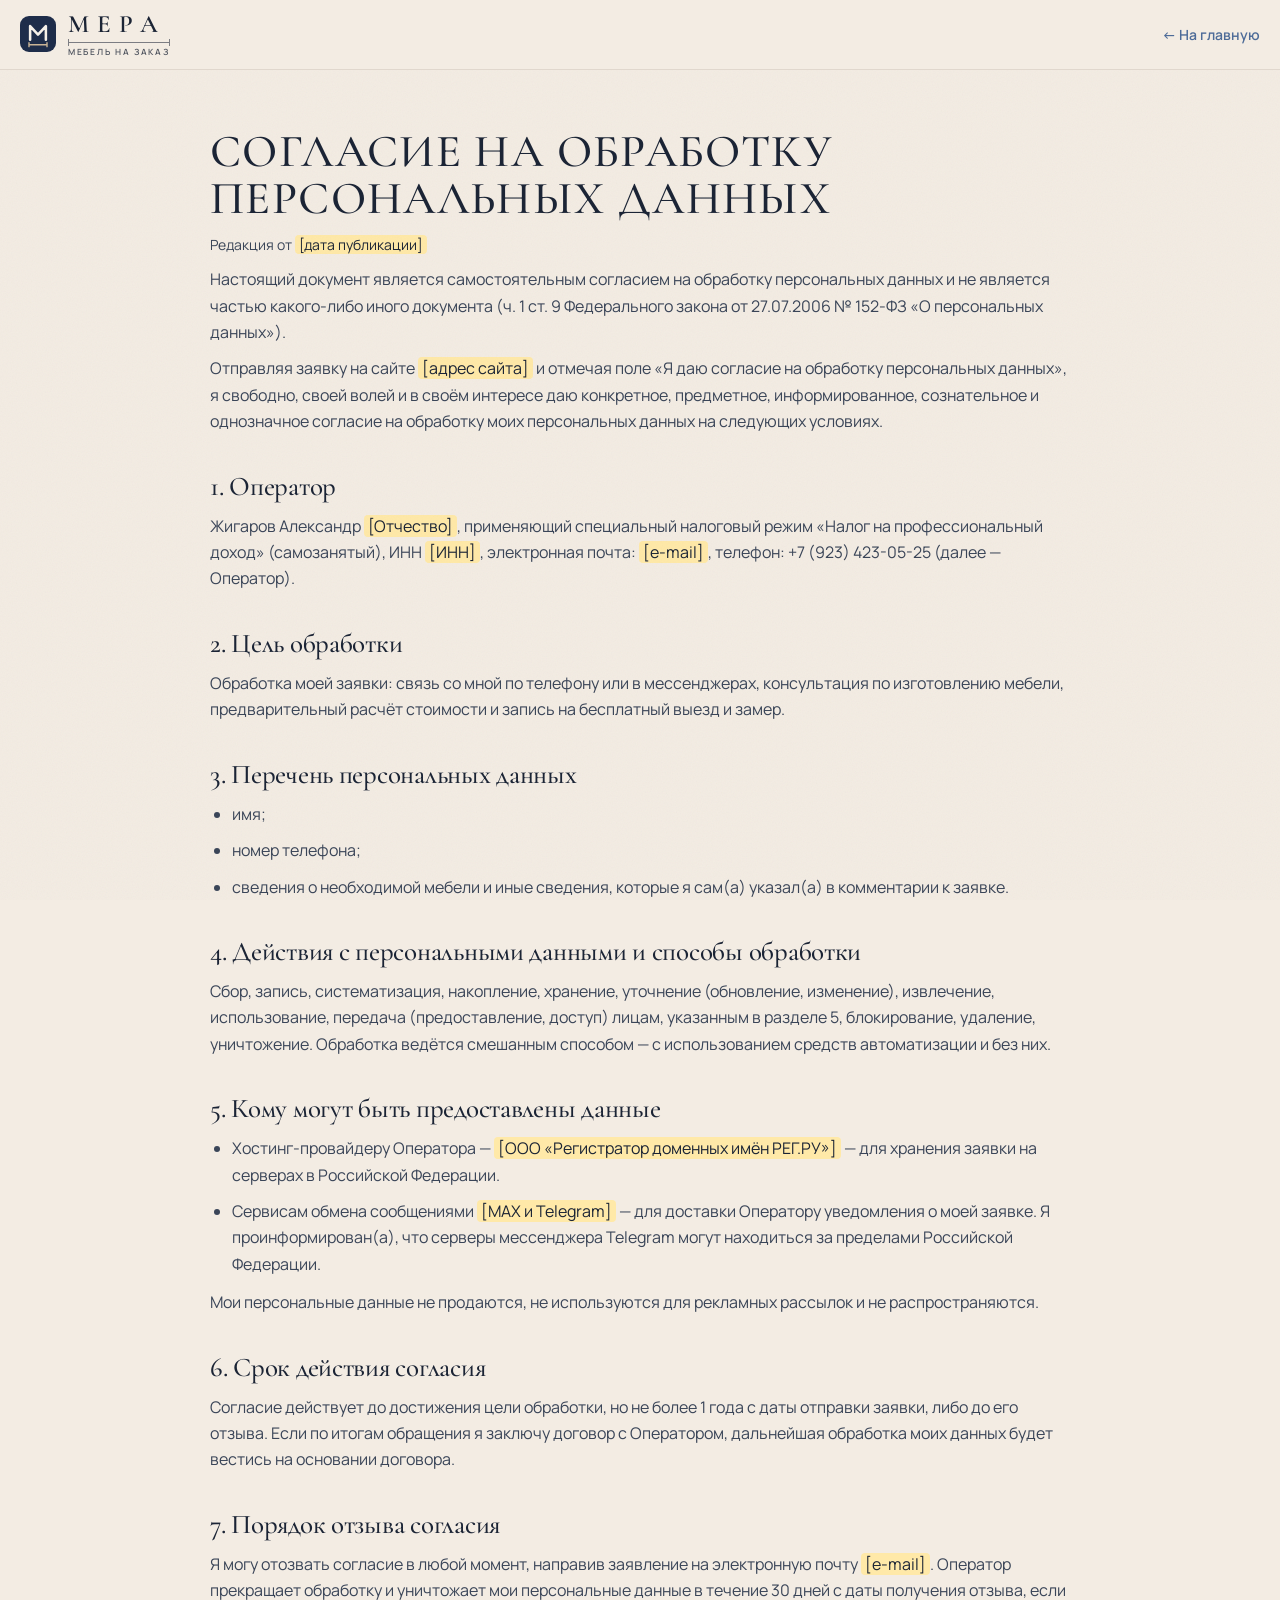
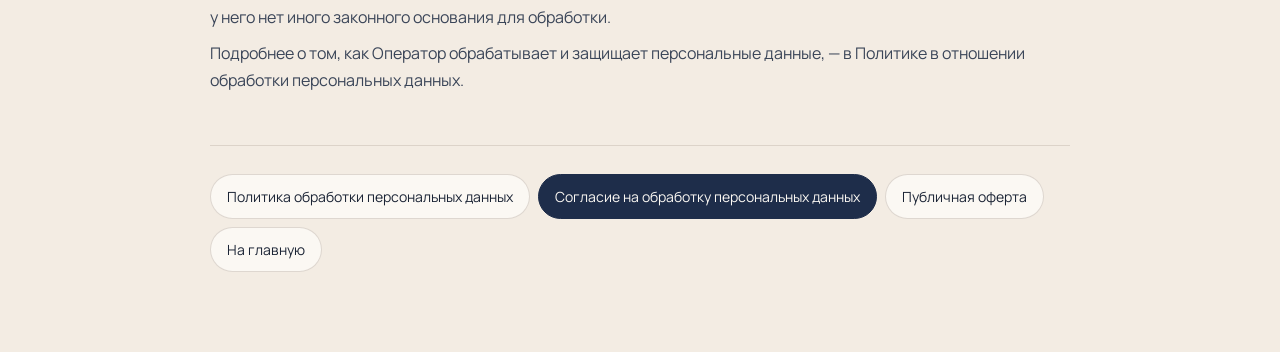
==== consent.html @ 1bc51680 "Юридические документы, телефон и кнопка «Позвонить» - Политика обработки персональных данных, отдель" ====
<!doctype html>
<html lang="ru">
<head>
  <meta charset="utf-8">
  <meta name="viewport" content="width=device-width, initial-scale=1">
  <title>Согласие на обработку персональных данных — МЕРА</title>
  <meta name="description" content="Согласие на обработку персональных данных при отправке заявки на сайте.">
  <link rel="icon" href="img/favicon.svg" type="image/svg+xml">
  <link rel="preconnect" href="https://fonts.googleapis.com">
  <link rel="preconnect" href="https://fonts.gstatic.com" crossorigin>
  <link href="https://fonts.googleapis.com/css2?family=Cormorant+Garamond:wght@500;600&family=Manrope:wght@400;500;600&display=swap" rel="stylesheet">
  <link rel="stylesheet" href="css/style.css">
</head>
<body>
<!--
  ШАБЛОН ДОКУМЕНТА. Всё, что выделено жёлтым (class="fill"), нужно заменить
  реальными данными до запуска сайта и убрать выделение.
  С 01.09.2025 согласие должно быть оформлено отдельно от других документов
  (ч. 1 ст. 9 152-ФЗ в ред. 156-ФЗ), поэтому это отдельная страница.
-->
<header class="doc-top">
  <div class="container">
    <a href="index.html" class="logo" aria-label="МЕРА — на главную">
      <img class="logo__mark" src="img/favicon.svg" alt="">
      <span class="logo__text"><span class="logo__word">МЕРА</span><span class="logo__rule"></span><span class="logo__tag">мебель на заказ</span></span>
    </a>
    <a class="doc-back" href="index.html">← На главную</a>
  </div>
</header>

<main class="doc">
  <div class="container">
    <h1>Согласие на обработку персональных данных</h1>
    <p class="doc__meta">Редакция от <span class="fill">[дата публикации]</span></p>

    <p>Настоящий документ является самостоятельным согласием на обработку персональных данных и не является частью какого-либо иного документа (ч. 1 ст. 9 Федерального закона от 27.07.2006 № 152-ФЗ «О персональных данных»).</p>

    <p>Отправляя заявку на сайте <span class="fill">[адрес сайта]</span> и отмечая поле «Я даю согласие на обработку персональных данных», я свободно, своей волей и в своём интересе даю конкретное, предметное, информированное, сознательное и однозначное согласие на обработку моих персональных данных на следующих условиях.</p>

    <h2>1. Оператор</h2>
    <p>Жигаров Александр <span class="fill">[Отчество]</span>, применяющий специальный налоговый режим «Налог на профессиональный доход» (самозанятый), ИНН <span class="fill">[ИНН]</span>, электронная почта: <span class="fill">[e-mail]</span>, телефон: +7 (923) 423-05-25 (далее — Оператор).</p>

    <h2>2. Цель обработки</h2>
    <p>Обработка моей заявки: связь со мной по телефону или в мессенджерах, консультация по изготовлению мебели, предварительный расчёт стоимости и запись на бесплатный выезд и замер.</p>

    <h2>3. Перечень персональных данных</h2>
    <ul>
      <li>имя;</li>
      <li>номер телефона;</li>
      <li>сведения о необходимой мебели и иные сведения, которые я сам(а) указал(а) в комментарии к заявке.</li>
    </ul>

    <h2>4. Действия с персональными данными и способы обработки</h2>
    <p>Сбор, запись, систематизация, накопление, хранение, уточнение (обновление, изменение), извлечение, использование, передача (предоставление, доступ) лицам, указанным в разделе 5, блокирование, удаление, уничтожение. Обработка ведётся смешанным способом — с использованием средств автоматизации и без них.</p>

    <h2>5. Кому могут быть предоставлены данные</h2>
    <ul>
      <li>Хостинг-провайдеру Оператора — <span class="fill">[ООО «Регистратор доменных имён РЕГ.РУ»]</span> — для хранения заявки на серверах в Российской Федерации.</li>
      <li>Сервисам обмена сообщениями <span class="fill">[MAX и Telegram]</span> — для доставки Оператору уведомления о моей заявке. Я проинформирован(а), что серверы мессенджера Telegram могут находиться за пределами Российской Федерации.</li>
    </ul>
    <p>Мои персональные данные не продаются, не используются для рекламных рассылок и не распространяются.</p>

    <h2>6. Срок действия согласия</h2>
    <p>Согласие действует до достижения цели обработки, но не более 1 года с даты отправки заявки, либо до его отзыва. Если по итогам обращения я заключу договор с Оператором, дальнейшая обработка моих данных будет вестись на основании договора.</p>

    <h2>7. Порядок отзыва согласия</h2>
    <p>Я могу отозвать согласие в любой момент, направив заявление на электронную почту <span class="fill">[e-mail]</span>. Оператор прекращает обработку и уничтожает мои персональные данные в течение 30 дней с даты получения отзыва, если у него нет иного законного основания для обработки.</p>

    <p>Подробнее о том, как Оператор обрабатывает и защищает персональные данные, — в <a href="policy.html">Политике в отношении обработки персональных данных</a>.</p>

    <nav class="doc-nav" aria-label="Документы">
      <a href="policy.html">Политика обработки персональных данных</a>
      <a href="consent.html" aria-current="page">Согласие на обработку персональных данных</a>
      <a href="offer.html">Публичная оферта</a>
      <a href="index.html">На главную</a>
    </nav>
  </div>
</main>
</body>
</html>
---- css/style.css ----
/* =========================================================
   МЕРА — корпусная мебель на заказ
   Палитра: тёплый бежевый + глубокий синий + дерево
   ========================================================= */
:root {
  --bg: #F3ECE3;
  --bg-2: #E8DDD0;
  --shadow-warm: 0 1px 2px rgba(70, 50, 35, .06), 0 24px 50px -30px rgba(70, 50, 35, .35);
  --sand: #DCCBB3;
  --sand-2: #C9B496;
  --wood: #A07E5C;
  --ink: #1B2435;
  --ink-2: #3A4558;
  --muted: #6E7686;
  --navy: #1E2D4A;
  --navy-2: #2A3F66;
  --navy-deep: #141F35;
  --blue: #4D6B98;
  --blue-soft: #B7C5DA;
  --ivory: #FBF8F3;
  --line: rgba(27, 36, 53, .12);
  --radius: 22px;
  --radius-lg: 32px;
  --serif: 'Cormorant Garamond', Georgia, 'Times New Roman', serif;
  --sans: 'Manrope', system-ui, -apple-system, 'Segoe UI', Arial, sans-serif;
  --ease: cubic-bezier(.2, .7, .2, 1);
  --container: 1240px;
  color-scheme: light;
}

*, *::before, *::after { box-sizing: border-box; }
html { scroll-behavior: smooth; scroll-padding-top: 96px; -webkit-text-size-adjust: 100%; }
body {
  margin: 0;
  background: var(--bg);
  color: var(--ink);
  font: 400 16px/1.65 var(--sans);
  overflow-x: hidden;
  -webkit-font-smoothing: antialiased;
}
/* лёгкое «бумажное» зерно поверх страницы — добавляет фактуры и глубины */
body::after {
  content: ""; position: fixed; inset: 0; z-index: 5; pointer-events: none; opacity: .05; mix-blend-mode: multiply;
  background-image: url("data:image/svg+xml,%3Csvg xmlns='http://www.w3.org/2000/svg' width='200' height='200'%3E%3Cfilter id='n'%3E%3CfeTurbulence type='fractalNoise' baseFrequency='.8' numOctaves='3' stitchTiles='stitch'/%3E%3C/filter%3E%3Crect width='100%25' height='100%25' filter='url(%23n)'/%3E%3C/svg%3E");
}
img { max-width: 100%; display: block; }
a { color: inherit; text-decoration: none; }
button { font: inherit; color: inherit; }
h1, h2, h3 { font-family: var(--serif); font-weight: 500; line-height: 1.04; margin: 0; letter-spacing: -.01em; }
p { margin: 0; }
:focus-visible { outline: 2px solid var(--blue); outline-offset: 3px; border-radius: 6px; }
[hidden] { display: none !important; }

.container { width: min(var(--container), 100% - 32px); margin-inline: auto; }
.section { padding: clamp(56px, 6.5vw, 96px) 0; position: relative; }
.eyebrow {
  display: inline-flex; align-items: center; gap: 10px;
  font: 600 12px/1 var(--sans); letter-spacing: .22em; text-transform: uppercase; color: var(--blue);
}
.eyebrow::before { content: ""; width: 28px; height: 1px; background: currentColor; }
/* заголовки разделов — прописные с разрядкой, как в референсе ARTA */
.h2 { font-size: clamp(32px, 4.3vw, 56px); line-height: 1.08; text-transform: uppercase; letter-spacing: .035em; font-weight: 500; }
.h2 em { font-style: italic; color: var(--blue); letter-spacing: .02em; }
.lead { font-size: clamp(16px, 1.4vw, 18px); color: var(--ink-2); max-width: 560px; }
.section-head { display: flex; justify-content: space-between; align-items: end; gap: 24px; margin-bottom: clamp(36px, 5vw, 56px); flex-wrap: wrap; }
.section-head .h2 { margin-top: 18px; }

/* ---------- Кнопки ---------- */
.btn {
  display: inline-flex; align-items: center; justify-content: center; gap: 14px;
  padding: 10px 10px 10px 26px; min-height: 56px; border-radius: 999px; border: 0; cursor: pointer;
  font: 600 15px/1.2 var(--sans); letter-spacing: .01em; white-space: nowrap;
  transition: transform .35s var(--ease), background-color .3s, box-shadow .35s var(--ease), color .3s;
}
.btn:hover { transform: translateY(-2px); }
.btn__arrow {
  width: 36px; height: 36px; border-radius: 50%; display: grid; place-items: center; flex: none;
  transition: transform .35s var(--ease);
}
.btn__arrow svg { width: 16px; height: 16px; }
.btn:hover .btn__arrow { transform: translateX(3px) rotate(-45deg); }
.btn--primary { background: var(--navy); color: var(--ivory); box-shadow: 0 14px 30px -14px rgba(30, 45, 74, .8); }
.btn--primary .btn__arrow { background: rgba(255, 255, 255, .14); }
.btn--primary:hover { background: var(--navy-2); }
.btn--light { background: var(--ivory); color: var(--navy); box-shadow: 0 14px 30px -14px rgba(0, 0, 0, .5); }
.btn--light .btn__arrow { background: var(--navy); color: var(--ivory); }
.btn--ghost { padding: 10px 26px; color: var(--ivory); }
.btn--sm { min-height: 44px; padding: 6px 6px 6px 18px; font-size: 14px; }
.btn--sm .btn__arrow { width: 32px; height: 32px; }

/* ---------- «Жидкое стекло» ---------- */
.glass {
  position: relative;
  isolation: isolate;
  background: linear-gradient(140deg, rgba(255, 255, 255, .24) 0%, rgba(255, 255, 255, .09) 45%, rgba(255, 255, 255, .05) 100%);
  -webkit-backdrop-filter: blur(22px) saturate(170%);
  backdrop-filter: blur(22px) saturate(170%);
  border: 1px solid rgba(255, 255, 255, .28);
  box-shadow:
    inset 0 1px 1px rgba(255, 255, 255, .55),
    inset 0 -12px 24px -14px rgba(255, 255, 255, .22),
    0 20px 44px -22px rgba(8, 16, 32, .55);
  border-radius: var(--radius);
}
/* блик, который «перетекает» за курсором */
.glass::before {
  content: ""; position: absolute; inset: 0; border-radius: inherit; pointer-events: none; z-index: -1;
  background: radial-gradient(240px circle at var(--mx, 20%) var(--my, 0%), rgba(255, 255, 255, .30), transparent 65%);
  transition: opacity .4s;
}
/* световая кромка */
.glass::after {
  content: ""; position: absolute; inset: 0; border-radius: inherit; pointer-events: none; padding: 1px;
  background: linear-gradient(135deg, rgba(255, 255, 255, .85), rgba(255, 255, 255, 0) 38%, rgba(255, 255, 255, 0) 62%, rgba(255, 255, 255, .5));
  -webkit-mask: linear-gradient(#000 0 0) content-box, linear-gradient(#000 0 0);
  -webkit-mask-composite: xor;
  mask: linear-gradient(#000 0 0) content-box exclude, linear-gradient(#000 0 0);
}
.glass--light {
  background: linear-gradient(140deg, rgba(255, 255, 255, .72), rgba(255, 255, 255, .42));
  border-color: rgba(255, 255, 255, .8);
  box-shadow: inset 0 1px 1px rgba(255, 255, 255, .9), 0 24px 50px -28px rgba(30, 45, 74, .45);
}
.glass--light::before { background: radial-gradient(260px circle at var(--mx, 20%) var(--my, 0%), rgba(255, 255, 255, .8), transparent 65%); }

/* плавающие цветные пятна под стеклом */
.blobs { position: absolute; inset: 0; overflow: hidden; pointer-events: none; z-index: 0; }
.blob { position: absolute; border-radius: 50%; filter: blur(70px); opacity: .6; animation: blob 22s ease-in-out infinite alternate; }
.blob--a { width: 560px; height: 560px; background: #4D6B98; top: -160px; left: -140px; }
.blob--b { width: 460px; height: 460px; background: #C9B496; bottom: -180px; right: 4%; animation-delay: -7s; opacity: .45; }
.blob--c { width: 320px; height: 320px; background: #8FA5C7; top: 38%; left: 46%; animation-delay: -13s; opacity: .4; }
@keyframes blob {
  0% { transform: translate(0, 0) scale(1); }
  50% { transform: translate(70px, 40px) scale(1.12); }
  100% { transform: translate(-50px, 90px) scale(.94); }
}

/* ---------- Логотип ---------- */
.logo { display: inline-flex; align-items: center; gap: 12px; line-height: 1; }
.logo__mark { width: 40px; height: 40px; flex: none; }
.logo__text { display: grid; gap: 5px; }
.logo__word { font: 600 25px/1 var(--serif); letter-spacing: .32em; margin-right: -.32em; }
.logo__rule { position: relative; height: 1px; background: currentColor; opacity: .55; }
.logo__rule::before, .logo__rule::after { content: ""; position: absolute; top: -3px; width: 1px; height: 7px; background: currentColor; }
.logo__rule::before { left: 0; }
.logo__rule::after { right: 0; }
.logo__tag { font: 600 8.5px/1 var(--sans); letter-spacing: .2em; text-transform: uppercase; opacity: .75; }

/* ---------- Шапка ---------- */
.header { position: fixed; top: 14px; left: 0; right: 0; z-index: 60; transition: transform .5s var(--ease); }
.header.is-hidden { transform: translateY(-130%); }
.header__bar {
  width: min(var(--container), 100% - 24px); margin: 0 auto;
  display: flex; align-items: center; gap: 20px;
  padding: 9px 9px 9px 22px; border-radius: 999px; color: var(--ivory);
  transition: background-color .4s, color .4s, box-shadow .4s, border-color .4s;
}
.header.is-scrolled .header__bar {
  color: var(--ink);
  background: linear-gradient(140deg, rgba(251, 248, 243, .82), rgba(251, 248, 243, .62));
  border-color: rgba(255, 255, 255, .9);
}
.nav { display: flex; gap: 4px; margin-left: auto; }
.nav a { padding: 10px 14px; border-radius: 999px; font-size: 14px; font-weight: 500; opacity: .88; transition: background-color .3s, opacity .3s; }
.nav a:hover { opacity: 1; background: rgba(255, 255, 255, .14); }
.header.is-scrolled .nav a:hover { background: rgba(30, 45, 74, .07); }
.header__actions { display: flex; align-items: center; gap: 8px; }
.header__phone { font-weight: 600; font-size: 14px; padding: 0 8px; white-space: nowrap; }
.icon-btn {
  width: 44px; height: 44px; border-radius: 50%; display: grid; place-items: center; flex: none;
  background: rgba(255, 255, 255, .14); border: 1px solid rgba(255, 255, 255, .25);
  transition: background-color .3s, transform .3s var(--ease);
}
.icon-btn:hover { transform: translateY(-2px); background: rgba(255, 255, 255, .26); }
.icon-btn svg { width: 19px; height: 19px; }
.icon-btn--max { font: 800 11px/1 var(--sans); letter-spacing: .02em; }
.header.is-scrolled .icon-btn { background: rgba(30, 45, 74, .07); border-color: rgba(30, 45, 74, .1); }
.header.is-scrolled .btn--light { background: var(--navy); color: var(--ivory); }
.header.is-scrolled .btn--light .btn__arrow { background: rgba(255, 255, 255, .14); }
.burger { display: none; width: 44px; height: 44px; border-radius: 50%; border: 0; background: rgba(255, 255, 255, .14); cursor: pointer; position: relative; }
.header.is-scrolled .burger { background: rgba(30, 45, 74, .08); }
.burger span { position: absolute; left: 13px; right: 13px; height: 1.5px; background: currentColor; transition: transform .35s var(--ease), opacity .3s; }
.burger span:nth-child(1) { top: 17px; }
.burger span:nth-child(2) { top: 26px; }
.menu-open .burger span:nth-child(1) { transform: translateY(4.5px) rotate(45deg); }
.menu-open .burger span:nth-child(2) { transform: translateY(-4.5px) rotate(-45deg); }

.mobile-menu {
  position: fixed; inset: 0; z-index: 55; padding: 110px 24px 32px;
  background: rgba(20, 31, 53, .72); color: var(--ivory);
  -webkit-backdrop-filter: blur(26px) saturate(160%); backdrop-filter: blur(26px) saturate(160%);
  display: flex; flex-direction: column; gap: 6px;
  opacity: 0; visibility: hidden; transition: opacity .4s, visibility .4s;
}
.menu-open .mobile-menu { opacity: 1; visibility: visible; }
.menu-open .header__bar { color: var(--ivory); background: transparent; border-color: transparent; box-shadow: none; }
.mobile-menu a.mobile-menu__link { font: 500 34px/1.25 var(--serif); padding: 6px 0; border-bottom: 1px solid rgba(255, 255, 255, .1); }
.mobile-menu__bottom { margin-top: auto; display: grid; gap: 14px; }
.mobile-menu__msg { display: flex; flex-wrap: wrap; gap: 10px; }
.mobile-menu__msg a { flex: 1; justify-content: center; }
.mobile-menu__msg a[data-phone] { flex-basis: 100%; }

/* ---------- Первый экран ---------- */
.hero { position: relative; min-height: 100vh; min-height: 100svh; display: flex; align-items: flex-end; color: var(--ivory); overflow: hidden; background: var(--navy-deep); }
.hero__media { position: absolute; inset: 0; }
.hero__img { width: 100%; height: 100%; object-fit: cover; object-position: 60% 50%; transform: scale(1.08); animation: heroZoom 18s var(--ease) forwards; }
@keyframes heroZoom { to { transform: scale(1); } }
.hero__shade {
  position: absolute; inset: 0;
  background:
    linear-gradient(90deg, rgba(14, 22, 40, .78) 0%, rgba(14, 22, 40, .45) 42%, rgba(14, 22, 40, .05) 75%),
    linear-gradient(0deg, rgba(14, 22, 40, .75) 0%, rgba(14, 22, 40, 0) 45%),
    linear-gradient(180deg, rgba(14, 22, 40, .45) 0%, rgba(14, 22, 40, 0) 22%);
}
.hero__inner { position: relative; z-index: 2; padding: 150px 0 40px; display: grid; gap: 48px; }
.hero__content { max-width: 720px; }
.chip { display: inline-flex; align-items: center; gap: 10px; padding: 10px 18px; border-radius: 999px; font-size: 13px; font-weight: 500; letter-spacing: .02em; }
.chip__dot { width: 8px; height: 8px; border-radius: 50%; background: #9FD4A8; box-shadow: 0 0 0 4px rgba(159, 212, 168, .25); }
.hero__title { font-size: clamp(54px, 8.4vw, 118px); line-height: .95; margin: 26px 0 24px; letter-spacing: -.02em; }
.hero__title em { font-style: italic; color: #D9C6A8; }
.hero__lead { font-size: clamp(16px, 1.5vw, 19px); max-width: 540px; opacity: .9; }
.hero__actions { display: flex; flex-wrap: wrap; gap: 12px; margin-top: 34px; }
.hero__stats { display: grid; grid-template-columns: repeat(4, 1fr); padding: 6px; border-radius: 28px; max-width: 920px; }
.stat { padding: 18px 22px; position: relative; }
.stat + .stat::before { content: ""; position: absolute; left: 0; top: 22%; bottom: 22%; width: 1px; background: rgba(255, 255, 255, .22); }
.stat b { display: block; font: 300 clamp(28px, 2.9vw, 38px)/1 var(--sans); letter-spacing: -.035em; white-space: nowrap; }
.stat > span { display: block; margin-top: 8px; font-size: 13px; opacity: .8; line-height: 1.35; }
.hero__scroll { position: absolute; right: max(16px, calc((100vw - var(--container)) / 2)); bottom: 46px; z-index: 2; display: grid; justify-items: center; gap: 12px; font-size: 11px; letter-spacing: .25em; text-transform: uppercase; writing-mode: vertical-rl; opacity: .75; }
.hero__scroll::after { content: ""; width: 1px; height: 56px; background: linear-gradient(currentColor, transparent); animation: scrollLine 2.2s ease-in-out infinite; transform-origin: top; }
@keyframes scrollLine { 0% { transform: scaleY(0); } 50% { transform: scaleY(1); } 100% { transform: scaleY(1); opacity: 0; } }

/* ---------- Бегущая строка ---------- */
.marquee { background: var(--navy); color: var(--ivory); overflow: hidden; padding: 22px 0; border-block: 1px solid rgba(255, 255, 255, .06); }
.marquee__track { display: flex; width: max-content; animation: marquee 38s linear infinite; }
.marquee:hover .marquee__track { animation-play-state: paused; }
.marquee__group { display: flex; align-items: center; flex: none; }
.marquee__item { font: italic 500 clamp(24px, 2.6vw, 34px)/1 var(--serif); padding: 0 28px; white-space: nowrap; }
.marquee__star { color: var(--sand-2); font-size: 18px; }
@keyframes marquee { to { transform: translateX(-50%); } }

/* ---------- О нас ---------- */
.about { background: radial-gradient(900px 520px at 85% 45%, rgba(255, 255, 255, .7), transparent 62%), var(--bg); }
.about__intro { display: grid; grid-template-columns: 1.1fr 1fr; gap: clamp(32px, 6vw, 90px); align-items: start; margin-bottom: clamp(40px, 5vw, 64px); }
.about__head .h2 { margin-top: 20px; }
.about__text { padding-left: clamp(24px, 4vw, 56px); border-left: 1px solid rgba(90, 70, 54, .2); margin-top: 38px; }
.about__text .lead + .lead { margin-top: 16px; }

.about__banner {
  position: relative; border-radius: var(--radius-lg); overflow: hidden;
  height: clamp(480px, 46vw, 620px);
  box-shadow: 0 2px 4px rgba(70, 50, 35, .08), 0 30px 60px -36px rgba(70, 50, 35, .5);
}
.about__img { position: absolute; inset: 0; width: 100%; height: 100%; object-fit: cover; object-position: 50% 45%; transition: transform 1.6s var(--ease); }
.about__banner:hover .about__img { transform: scale(1.03); }
.about__banner::after { content: ""; position: absolute; inset: 0; pointer-events: none; background: linear-gradient(0deg, rgba(28, 20, 12, .55) 0%, rgba(28, 20, 12, .12) 38%, rgba(28, 20, 12, 0) 60%); }
.about__plaques { position: absolute; left: 22px; right: 22px; bottom: 22px; z-index: 2; display: grid; grid-template-columns: repeat(4, 1fr); gap: 14px; }

/* «Матовое стекло»: сильное размытие, без глянцевых бликов, с лёгким зерном */
.frost {
  position: relative; isolation: isolate; overflow: hidden;
  background: linear-gradient(160deg, rgba(255, 255, 255, .26) 0%, rgba(255, 255, 255, .10) 100%);
  -webkit-backdrop-filter: blur(26px) saturate(125%);
  backdrop-filter: blur(26px) saturate(125%);
  border: 1px solid rgba(255, 255, 255, .3);
  box-shadow: inset 0 1px 0 rgba(255, 255, 255, .35), 0 24px 44px -26px rgba(20, 14, 8, .7);
  border-radius: 22px; color: var(--ivory);
}
.frost::before {
  content: ""; position: absolute; inset: 0; z-index: -1; pointer-events: none; opacity: .35; mix-blend-mode: overlay;
  background-image: url("data:image/svg+xml,%3Csvg xmlns='http://www.w3.org/2000/svg' width='160' height='160'%3E%3Cfilter id='n'%3E%3CfeTurbulence type='fractalNoise' baseFrequency='.85' numOctaves='2' stitchTiles='stitch'/%3E%3CfeColorMatrix values='0 0 0 0 1 0 0 0 0 1 0 0 0 0 1 0 0 0 .6 0'/%3E%3C/filter%3E%3Crect width='100%25' height='100%25' filter='url(%23n)'/%3E%3C/svg%3E");
}
.plaque { padding: 20px 22px 22px; transition: transform .5s var(--ease), background-color .4s; }
.plaque:hover { transform: translateY(-4px); }
.plaque__num { display: flex; align-items: center; gap: 10px; font: 500 12px/1 var(--sans); letter-spacing: .18em; opacity: .8; }
.plaque__num::after { content: ""; width: 28px; height: 1px; background: currentColor; opacity: .7; }
.plaque h3 { font-size: 32px; font-weight: 500; margin-top: 22px; letter-spacing: .01em; }
.plaque p { margin-top: 6px; font-size: 14px; line-height: 1.45; opacity: .88; }

/* ---------- Слайдер ---------- */
.slider { position: relative; }
.slider__track {
  display: flex; gap: 20px; overflow-x: auto; scroll-snap-type: x mandatory; scroll-behavior: smooth;
  padding: 6px max(16px, calc((100vw - var(--container)) / 2)) 28px;
  scroll-padding-inline: max(16px, calc((100vw - var(--container)) / 2));
  scrollbar-width: none; cursor: grab;
}
.slider__track::-webkit-scrollbar { display: none; }
.slider__track.is-drag { cursor: grabbing; scroll-snap-type: none; scroll-behavior: auto; }
.slider__track img { -webkit-user-drag: none; user-select: none; }
.slider-nav { display: flex; gap: 10px; }
.round-btn {
  width: 56px; height: 56px; border-radius: 50%; border: 1px solid var(--line); background: var(--ivory); cursor: pointer;
  display: grid; place-items: center; transition: background-color .3s, color .3s, transform .3s var(--ease), opacity .3s;
}
.round-btn svg { width: 20px; height: 20px; }
.round-btn:hover:not(:disabled) { background: var(--navy); color: var(--ivory); transform: translateY(-2px); }
.round-btn:disabled { opacity: .35; cursor: default; }

/* ---------- Что делаем ---------- */
/* песочные полосы плавно перетекают из основного фона — без резких швов на стыках */
.services, .process {
  background:
    radial-gradient(800px 420px at 12% 50%, rgba(255, 255, 255, .4), transparent 65%),
    linear-gradient(180deg, var(--bg) 0%, #E8DDCF 22%, #E3D6C6 78%, var(--bg) 100%);
}
.services { overflow: hidden; }
.service {
  position: relative; flex: none; width: clamp(270px, 28vw, 360px); aspect-ratio: 3 / 4.2;
  border-radius: var(--radius-lg); overflow: hidden; scroll-snap-align: start; color: var(--ivory);
  box-shadow: 0 30px 60px -36px rgba(30, 45, 74, .6);
}
.service img { width: 100%; height: 100%; object-fit: cover; transition: transform 1s var(--ease); }
.service::after { content: ""; position: absolute; inset: 0; background: linear-gradient(0deg, rgba(14, 22, 40, .6), rgba(14, 22, 40, 0) 55%); pointer-events: none; }
.service:hover img { transform: scale(1.06); }
.service__num { position: absolute; top: 18px; left: 18px; z-index: 2; padding: 7px 13px; border-radius: 999px; font-size: 12px; font-weight: 600; letter-spacing: .08em; }
.service__body { position: absolute; left: 12px; right: 12px; bottom: 12px; z-index: 2; padding: 18px 64px 18px 20px; border-radius: 20px; }
.service__body h3 { font-size: 28px; }
.service__body p { font-size: 13.5px; line-height: 1.45; margin-top: 6px; opacity: .88; }
.service__go { position: absolute; right: 14px; top: 50%; transform: translateY(-50%); width: 40px; height: 40px; border-radius: 50%; background: var(--ivory); color: var(--navy); display: grid; place-items: center; transition: transform .35s var(--ease); }
.service__go svg { width: 16px; height: 16px; }
.service:hover .service__go { transform: translateY(-50%) rotate(-45deg); }
.services__more { display: flex; flex-wrap: wrap; align-items: center; gap: 10px; margin-top: 12px; color: var(--ink-2); font-size: 15px; }
.tag { padding: 8px 16px; border-radius: 999px; background: var(--ivory); border: 1px solid var(--line); font-size: 14px; }

/* ---------- Почему мы ---------- */
.why { background: var(--navy); color: var(--ivory); overflow: hidden; }
.why .container { position: relative; z-index: 1; }
.why .eyebrow { color: var(--sand-2); }
.why .h2 em { color: #D9C6A8; }
.why .lead { color: rgba(251, 248, 243, .75); max-width: none; }
.why .section-head { flex-direction: column; align-items: flex-start; gap: 16px; }
.why__grid { display: grid; grid-template-columns: repeat(3, 1fr); gap: 18px; }
/* subgrid: иконка, заголовок и текст стоят на одной высоте во всех карточках ряда */
.why-card { padding: 30px 28px 32px; display: grid; grid-row: span 3; grid-template-rows: subgrid; row-gap: 0; align-content: start; }
.why-card__icon { width: 54px; height: 54px; border-radius: 16px; display: grid; place-items: center; background: rgba(255, 255, 255, .12); border: 1px solid rgba(255, 255, 255, .2); }
.why-card__icon svg { width: 24px; height: 24px; }
.why-card h3 { font-size: 30px; margin-top: 30px; align-self: end; }
.why-card p { margin-top: 10px; font-size: 15px; line-height: 1.55; color: rgba(251, 248, 243, .78); }

/* ---------- Работы ---------- */
.filters { display: flex; flex-wrap: wrap; gap: 8px; }
.filter {
  padding: 12px 20px; border-radius: 999px; border: 1px solid var(--line); background: transparent; cursor: pointer;
  font-size: 14px; font-weight: 500; transition: background-color .3s, color .3s, border-color .3s;
}
.filter:hover { border-color: var(--navy); }
.filter.is-active { background: var(--navy); color: var(--ivory); border-color: var(--navy); }
/* Ровная сетка из одинаковых плиток. Высота ряда считается от ширины колонки,
   а горизонтальные фото при нехватке плиток растягиваются на 2 колонки (см. main.js) */
.works .container { container-type: inline-size; }
.works__grid {
  --cols: 4; --gap: 16px; --ratio: 1.2;
  display: grid;
  grid-template-columns: repeat(var(--cols), 1fr);
  grid-auto-rows: 340px;
  grid-auto-rows: calc((100cqw - (var(--cols) - 1) * var(--gap)) / var(--cols) * var(--ratio));
  grid-auto-flow: dense;
  gap: var(--gap);
}
.work { position: relative; margin: 0; border-radius: var(--radius); overflow: hidden; background: var(--bg-2); }
.work.is-wide { grid-column: span 2; }
.work__btn { position: absolute; inset: 0; display: block; width: 100%; height: 100%; padding: 0; border: 0; background: none; cursor: zoom-in; }
.work__btn img { width: 100%; height: 100%; object-fit: cover; transition: transform 1s var(--ease); }
.work:hover .work__btn img { transform: scale(1.05); }
.work__cap {
  position: absolute; left: 10px; right: 10px; bottom: 10px; padding: 12px 16px; border-radius: 16px;
  color: var(--ivory); font-size: 14px; font-weight: 500; line-height: 1.35; pointer-events: none;
  opacity: 0; transform: translateY(10px); transition: opacity .4s, transform .4s var(--ease);
}
.work__cap small { display: block; font-size: 11px; letter-spacing: .14em; text-transform: uppercase; opacity: .75; margin-bottom: 3px; }
.work:hover .work__cap, .work__btn:focus-visible + .work__cap { opacity: 1; transform: none; }
.works__note { margin-top: 18px; color: var(--muted); font-size: 14px; }

/* лайтбокс */
.lightbox { padding: 0; border: 0; background: transparent; max-width: 100vw; max-height: 100vh; width: 100vw; height: 100vh; color: var(--ivory); }
.lightbox::backdrop { background: rgba(10, 16, 30, .9); -webkit-backdrop-filter: blur(10px); backdrop-filter: blur(10px); }
.lightbox[open] { display: grid; place-items: center; animation: fadeIn .3s ease; }
@keyframes fadeIn { from { opacity: 0; } }
.lightbox__fig { margin: 0; display: grid; justify-items: center; gap: 14px; padding: 70px 80px 30px; max-width: 100%; }
.lightbox__img { max-width: min(1200px, 100%); max-height: calc(100vh - 160px); border-radius: 18px; object-fit: contain; }
.lightbox__cap { display: flex; gap: 16px; align-items: center; font-size: 15px; }
.lightbox__cap span { opacity: .6; font-variant-numeric: tabular-nums; }
.lightbox__btn { position: fixed; z-index: 2; color: var(--ivory); border: 1px solid rgba(255, 255, 255, .25); background: rgba(255, 255, 255, .08); width: 56px; height: 56px; border-radius: 50%; cursor: pointer; display: grid; place-items: center; }
.lightbox__btn svg { width: 22px; height: 22px; }
.lightbox__btn:hover { background: rgba(255, 255, 255, .2); }
.lightbox__close { top: 18px; right: 18px; }
.lightbox__prev { left: 18px; top: 50%; transform: translateY(-50%); }
.lightbox__next { right: 18px; top: 50%; transform: translateY(-50%); }

/* ---------- Этапы ---------- */
.process { overflow: hidden; }
.works, .faq { background: radial-gradient(900px 500px at 90% 45%, rgba(255, 255, 255, .6), transparent 62%), var(--bg); }
.process .blob--a { background: var(--blue-soft); opacity: .5; }
.process .blob--b { background: var(--sand); opacity: .7; }
.process .container { position: relative; z-index: 1; }
.steps { list-style: none; margin: 0; padding: 0; display: grid; grid-template-columns: repeat(3, 1fr); gap: 18px; counter-reset: step; }
.step { padding: 28px 28px 30px; display: grid; grid-row: span 3; grid-template-rows: subgrid; row-gap: 0; align-content: start; }
.step__top { display: flex; align-items: center; justify-content: space-between; }
.step h3 { align-self: end; }
.step__num { font: 200 50px/1 var(--sans); letter-spacing: -.04em; color: var(--blue); }
.step__who { font-size: 11px; font-weight: 600; letter-spacing: .14em; text-transform: uppercase; color: var(--muted); padding: 6px 12px; border: 1px solid var(--line); border-radius: 999px; }
.step h3 { font-size: 28px; margin-top: 26px; }
.step p { margin-top: 8px; color: var(--ink-2); font-size: 15px; line-height: 1.55; }
.step--final { background: var(--navy); color: var(--ivory); border-color: transparent; }
.step--final .step__num { color: #D9C6A8; }
.step--final p { color: rgba(251, 248, 243, .8); }
.step--final .step__who { color: var(--ivory); border-color: rgba(255, 255, 255, .3); }

/* ---------- Отзывы ---------- */
.review { flex: none; width: clamp(260px, 26vw, 340px); scroll-snap-align: start; border-radius: var(--radius); overflow: hidden; background: var(--ivory); border: 1px solid var(--line); padding: 10px; }
.review img { width: 100%; height: auto; border-radius: 14px; }

/* ---------- Вопросы ---------- */
.faq__grid { display: grid; grid-template-columns: .8fr 1.2fr; gap: clamp(40px, 6vw, 90px); align-items: start; }
.faq__aside { position: sticky; top: 120px; }
.faq__aside .h2 { margin: 18px 0 22px; }
.faq__aside .btn { margin-top: 30px; }
.faq__list { display: grid; gap: 12px; }
.qa { border-radius: var(--radius); background: linear-gradient(180deg, #FCF9F5, #F8F2EA); border: 1px solid rgba(90, 70, 54, .1); box-shadow: var(--shadow-warm); transition: box-shadow .4s, border-color .4s; }
.qa[open] { box-shadow: 0 2px 4px rgba(70, 50, 35, .06), 0 34px 60px -30px rgba(70, 50, 35, .45); border-color: transparent; }
.qa summary { list-style: none; cursor: pointer; display: flex; justify-content: space-between; align-items: center; gap: 20px; padding: 22px 24px; font: 500 22px/1.25 var(--serif); }
.qa summary::-webkit-details-marker { display: none; }
.qa__icon { width: 36px; height: 36px; flex: none; border-radius: 50%; background: var(--bg-2); position: relative; transition: background-color .3s, transform .4s var(--ease); }
.qa__icon::before, .qa__icon::after { content: ""; position: absolute; left: 50%; top: 50%; width: 12px; height: 1.5px; background: currentColor; transform: translate(-50%, -50%); }
.qa__icon::after { transform: translate(-50%, -50%) rotate(90deg); transition: transform .4s var(--ease); }
.qa[open] .qa__icon { background: var(--navy); color: var(--ivory); transform: rotate(180deg); }
.qa[open] .qa__icon::after { transform: translate(-50%, -50%) rotate(0); }
.qa__body { padding: 0 24px 24px; color: var(--ink-2); max-width: 640px; }

/* ---------- Контакты и форма ---------- */
.contact { background: var(--navy-deep); color: var(--ivory); overflow: hidden; }
.contact__bg { position: absolute; inset: 0; z-index: 0; }
.contact__bg img { width: 100%; height: 100%; object-fit: cover; opacity: .22; filter: saturate(.8); }
.contact__bg::after { content: ""; position: absolute; inset: 0; background: linear-gradient(110deg, rgba(20, 31, 53, .96) 20%, rgba(20, 31, 53, .7)); }
.contact .blobs { z-index: 0; }
.contact .container { position: relative; z-index: 1; }
.contact__grid { display: grid; grid-template-columns: 1fr 1fr; gap: clamp(40px, 6vw, 90px); align-items: center; }
.contact .eyebrow { color: var(--sand-2); }
.contact .h2 { margin: 18px 0 22px; }
.contact .h2 em { color: #D9C6A8; }
.contact .lead { color: rgba(251, 248, 243, .78); }
.contact__list { list-style: none; padding: 0; margin: 36px 0 0; display: grid; gap: 18px; }
.contact__list li { display: flex; gap: 16px; align-items: center; }
.contact__list .icon-btn { width: 48px; height: 48px; }
.contact__list small { display: block; font-size: 12px; letter-spacing: .14em; text-transform: uppercase; opacity: .6; }
.contact__list b { font-weight: 500; font-size: 17px; }
.messengers { display: flex; flex-wrap: wrap; gap: 10px; margin-top: 30px; }
.msg-btn { display: inline-flex; align-items: center; gap: 10px; padding: 14px 22px; border-radius: 999px; font-weight: 600; font-size: 15px; transition: transform .3s var(--ease), background-color .3s; }
.msg-btn:hover { transform: translateY(-2px); }
.msg-btn svg { width: 20px; height: 20px; }
.msg-btn b { font-weight: 800; letter-spacing: .02em; }

.form { padding: clamp(26px, 3.4vw, 40px); border-radius: var(--radius-lg); }
.form h3 { font-size: 34px; }
.form > p { margin-top: 6px; font-size: 14px; opacity: .75; }
.field { display: grid; gap: 8px; margin-top: 18px; }
.field > label, .field__label { font-size: 12px; letter-spacing: .14em; text-transform: uppercase; opacity: .7; }
.input {
  width: 100%; padding: 16px 18px; border-radius: 16px; border: 1px solid rgba(255, 255, 255, .22);
  background: rgba(255, 255, 255, .08); color: var(--ivory); font: 500 16px/1.3 var(--sans);
  transition: border-color .3s, background-color .3s;
}
.input::placeholder { color: rgba(251, 248, 243, .45); }
.input:focus { outline: none; border-color: var(--sand-2); background: rgba(255, 255, 255, .13); }
.input.is-error { border-color: #F2A3A3; }
textarea.input { resize: vertical; min-height: 92px; }
.checks { display: flex; flex-wrap: wrap; gap: 8px; }
.check-chip input { position: absolute; opacity: 0; pointer-events: none; }
.check-chip span { display: inline-block; padding: 10px 16px; border-radius: 999px; border: 1px solid rgba(255, 255, 255, .22); font-size: 14px; cursor: pointer; transition: background-color .25s, color .25s, border-color .25s; user-select: none; }
.check-chip input:checked + span { background: var(--ivory); color: var(--navy); border-color: var(--ivory); }
.check-chip input:focus-visible + span { outline: 2px solid var(--sand-2); outline-offset: 2px; }
.consent { display: flex; gap: 12px; align-items: flex-start; margin-top: 20px; font-size: 13px; line-height: 1.45; opacity: .85; cursor: pointer; }
.consent input { width: 18px; height: 18px; margin: 1px 0 0; flex: none; accent-color: var(--sand-2); }
.consent a { text-decoration: underline; text-underline-offset: 3px; }
.consent.is-error { color: #F2A3A3; }
.form__docs { margin: 8px 0 0 30px; font-size: 12.5px; line-height: 1.45; opacity: .65; }
.form__docs a { text-decoration: underline; text-underline-offset: 3px; }
.form .btn { width: 100%; margin-top: 22px; justify-content: space-between; }
.form .btn:disabled { opacity: .6; cursor: wait; transform: none; }
.hp { position: absolute; left: -9999px; width: 1px; height: 1px; overflow: hidden; }
.form__status { margin-top: 16px; font-size: 14px; line-height: 1.5; }
.form__status.is-ok { color: #BFE6C6; }
.form__status.is-err { color: #F6C2A6; }
.form__status a { text-decoration: underline; text-underline-offset: 3px; font-weight: 600; }

/* ---------- Подвал ---------- */
.footer { background: var(--navy-deep); color: rgba(251, 248, 243, .8); padding: 64px 0 100px; /* снизу место под плавающие кнопки */ border-top: 1px solid rgba(255, 255, 255, .07); }
.footer__grid { display: grid; grid-template-columns: 1.4fr 1fr 1fr; gap: 40px; }
.footer .logo { color: var(--ivory); }
.footer__about { margin-top: 18px; max-width: 360px; font-size: 14px; opacity: .75; }
.footer h4 { margin: 0 0 14px; font-size: 12px; letter-spacing: .16em; text-transform: uppercase; color: var(--sand-2); font-weight: 600; }
.footer ul { list-style: none; margin: 0; padding: 0; display: grid; gap: 10px; font-size: 15px; }
.footer a:hover { color: var(--ivory); }
.footer__bottom { margin-top: 54px; padding-top: 24px; border-top: 1px solid rgba(255, 255, 255, .08); display: flex; justify-content: space-between; flex-wrap: wrap; gap: 12px; font-size: 13px; opacity: .6; }

.footer__docs { display: flex; flex-wrap: wrap; gap: 6px 20px; }
.footer__docs a { text-decoration: underline; text-underline-offset: 3px; text-decoration-color: rgba(255, 255, 255, .3); }

/* ---------- Юридические страницы (политика, согласие, оферта) ---------- */
.doc-top { position: sticky; top: 0; z-index: 20; background: rgba(243, 236, 227, .88); -webkit-backdrop-filter: blur(14px); backdrop-filter: blur(14px); border-bottom: 1px solid rgba(90, 70, 54, .12); }
.doc-top .container { display: flex; align-items: center; justify-content: space-between; gap: 16px; padding: 12px 0; }
.doc-top .logo { color: var(--ink); }
.doc-top .logo__mark { width: 36px; height: 36px; }
.doc-back { display: inline-flex; align-items: center; gap: 8px; font-weight: 600; font-size: 14px; color: var(--blue); white-space: nowrap; }
.doc-back svg { width: 16px; height: 16px; }
.doc { padding: 48px 0 80px; }
.doc .container { max-width: 860px; }
.doc h1 { font-size: clamp(28px, 5vw, 46px); text-transform: uppercase; letter-spacing: .03em; margin: 10px 0 10px; }
.doc__meta { color: var(--muted); font-size: 14px; }
.doc h2 { font-size: clamp(22px, 2.6vw, 27px); margin: 38px 0 12px; }
.doc p, .doc li { color: var(--ink-2); margin: 0 0 10px; }
.doc ol, .doc ul { padding-left: 22px; margin: 0 0 12px; }
.doc .fill { background: #FFE9A8; color: var(--ink); padding: 0 4px; border-radius: 4px; }
.doc__table { overflow-x: auto; margin: 14px 0 22px; }
.doc table { width: 100%; min-width: 560px; border-collapse: collapse; font-size: 14px; line-height: 1.5; }
.doc th, .doc td { border: 1px solid rgba(90, 70, 54, .18); padding: 10px 12px; vertical-align: top; text-align: left; color: var(--ink-2); }
.doc th { background: rgba(255, 255, 255, .55); color: var(--ink); font-weight: 600; width: 28%; }
.doc-nav { display: flex; flex-wrap: wrap; gap: 8px; margin-top: 52px; padding-top: 28px; border-top: 1px solid rgba(90, 70, 54, .15); }
.doc-nav a { padding: 10px 16px; border-radius: 999px; border: 1px solid rgba(90, 70, 54, .18); background: var(--ivory); font-size: 14px; transition: background-color .3s, color .3s; }
.doc-nav a:hover { border-color: var(--navy); }
.doc-nav a[aria-current="page"] { background: var(--navy); color: var(--ivory); border-color: var(--navy); }

/* ---------- Плавающая кнопка мессенджеров ---------- */
/* сам контейнер «прозрачный» для кликов — иначе его невидимая ширина перекрывает кнопку «наверх» */
.fab { position: fixed; right: 18px; bottom: 18px; z-index: 50; display: grid; justify-items: end; gap: 10px; pointer-events: none; transition: opacity .4s, transform .4s var(--ease); }
.fab:not(.is-away) .fab__toggle { pointer-events: auto; }
.fab.is-away { opacity: 0; transform: translateY(20px); pointer-events: none; }
.fab__links { display: grid; gap: 8px; justify-items: end; }
.fab__links a { display: inline-flex; align-items: center; gap: 10px; padding: 12px 18px; border-radius: 999px; font-weight: 600; font-size: 14px; color: var(--ink);
  opacity: 0; transform: translateY(12px) scale(.96); pointer-events: none; transition: opacity .3s, transform .35s var(--ease); }
.fab__links a svg { width: 18px; height: 18px; }
.fab.is-open .fab__links a { opacity: 1; transform: none; pointer-events: auto; }
.fab.is-open .fab__links a:nth-child(2) { transition-delay: .05s; }
.fab.is-open .fab__links a:nth-child(3) { transition-delay: .1s; }
.fab__toggle { width: 62px; height: 62px; border-radius: 50%; border: 1px solid rgba(255, 255, 255, .3); cursor: pointer; background: var(--navy); color: var(--ivory); display: grid; place-items: center; box-shadow: 0 18px 36px -12px rgba(30, 45, 74, .7); position: relative; }
.fab__toggle svg { width: 26px; height: 26px; transition: transform .35s var(--ease), opacity .25s; position: absolute; }
.fab__toggle .fab__x { opacity: 0; transform: rotate(-90deg); }
.fab.is-open .fab__toggle .fab__chat { opacity: 0; transform: rotate(90deg); }
.fab.is-open .fab__toggle .fab__x { opacity: 1; transform: none; }
.fab__toggle::before { content: ""; position: absolute; inset: 0; border-radius: 50%; border: 2px solid var(--navy); animation: pulse 2.6s ease-out infinite; }
@keyframes pulse { 0% { transform: scale(1); opacity: .6; } 100% { transform: scale(1.6); opacity: 0; } }

/* ---------- Кнопка «наверх» (слева от кнопки мессенджеров) ---------- */
.to-top {
  position: fixed; right: 92px; bottom: 25px; z-index: 50;
  width: 48px; height: 48px; border-radius: 50%; padding: 0; cursor: pointer;
  display: grid; place-items: center; color: var(--navy);
  opacity: 0; transform: translateY(16px) scale(.9); pointer-events: none;
  transition: opacity .4s, transform .4s var(--ease);
}
.to-top.is-visible { opacity: 1; transform: none; pointer-events: auto; }
.to-top.is-visible:hover { transform: translateY(-3px); }
.to-top svg { width: 20px; height: 20px; }

/* ---------- Появление при прокрутке ---------- */
[data-reveal] { opacity: 0; transform: translateY(34px); transition: opacity .9s var(--ease), transform .9s var(--ease); transition-delay: var(--d, 0s); }
[data-reveal].is-in { opacity: 1; transform: none; }

/* ---------- Адаптив ---------- */
/* на средних экранах номер в шапке не помещается рядом с меню — он есть в контактах и в кнопке связи */
@media (max-width: 1300px) { .header__phone { display: none; } }
@media (max-width: 1100px) {
  .nav { display: none; }
  .burger { display: block; }
  .header__actions { margin-left: auto; }
  .header__phone { display: none; }
  .why__grid, .steps { grid-template-columns: repeat(2, 1fr); }
  .about__plaques { grid-template-columns: repeat(2, 1fr); }
  .about__banner { height: 640px; }
  .works__grid { --cols: 3; }
}
@media (max-width: 860px) {
  .about__intro, .faq__grid, .contact__grid { grid-template-columns: 1fr; }
  .about__text { margin-top: 0; }
  .faq__aside { position: static; }
  .hero__stats { grid-template-columns: repeat(2, 1fr); }
  .stat:nth-child(3)::before { display: none; }
  .footer__grid { grid-template-columns: 1fr 1fr; }
  .footer__brand { grid-column: 1 / -1; }
  .hero__scroll { display: none; }
}
@media (max-width: 640px) {
  body { font-size: 15px; }
  .hero__shade { background: linear-gradient(180deg, rgba(14, 22, 40, .6) 0%, rgba(14, 22, 40, .55) 45%, rgba(14, 22, 40, .88) 100%); }
  .hero__img { object-position: 65% 50%; }
  .header { top: 10px; }
  .header__bar { padding: 7px 7px 7px 16px; gap: 10px; }
  .header__cta { display: none; }
  .logo__mark { width: 34px; height: 34px; }
  .logo__word { font-size: 21px; }
  .logo__tag { font-size: 7.5px; }
  .icon-btn { width: 40px; height: 40px; }
  .burger { width: 40px; height: 40px; }
  .burger span { left: 12px; right: 12px; }
  .burger span:nth-child(1) { top: 15px; }
  .burger span:nth-child(2) { top: 24px; }
  .hero__inner { padding: 120px 0 24px; gap: 32px; }
  .hero__actions .btn { width: 100%; justify-content: space-between; }
  .hero__actions .btn--ghost { justify-content: center; }
  .stat { padding: 14px 16px; }
  .why__grid, .steps { grid-template-columns: 1fr; }
  .about__text { padding-left: 18px; }
  .about__banner { height: 600px; border-radius: 24px; }
  .about__img { object-position: 38% 50%; }
  .about__plaques { left: 10px; right: 10px; bottom: 10px; gap: 8px; }
  .plaque { padding: 14px 14px 16px; border-radius: 16px; }
  .plaque h3 { font-size: 23px; margin-top: 14px; }
  .plaque p { font-size: 12.5px; }
  .works__grid { --cols: 2; --gap: 10px; --ratio: 1.25; }
  .work { border-radius: 16px; }
  .work__cap { display: none; }
  .filter { padding: 10px 16px; font-size: 13px; }
  .lightbox__fig { padding: 70px 12px 90px; }
  .lightbox__prev, .lightbox__next { top: auto; bottom: 18px; transform: none; }
  .lightbox__prev { left: calc(50% - 66px); }
  .lightbox__next { right: calc(50% - 66px); }
  .qa summary { font-size: 20px; padding: 18px 18px; }
  .qa__body { padding: 0 18px 20px; }
  .footer__grid { grid-template-columns: 1fr; }
  .slider-nav { display: none; }
  .fab { right: 14px; bottom: 14px; }
  .to-top { right: 86px; bottom: 21px; }
}

@media (prefers-reduced-motion: reduce) {
  *, *::before, *::after { animation: none !important; transition: none !important; scroll-behavior: auto !important; }
  [data-reveal] { opacity: 1; transform: none; }
}
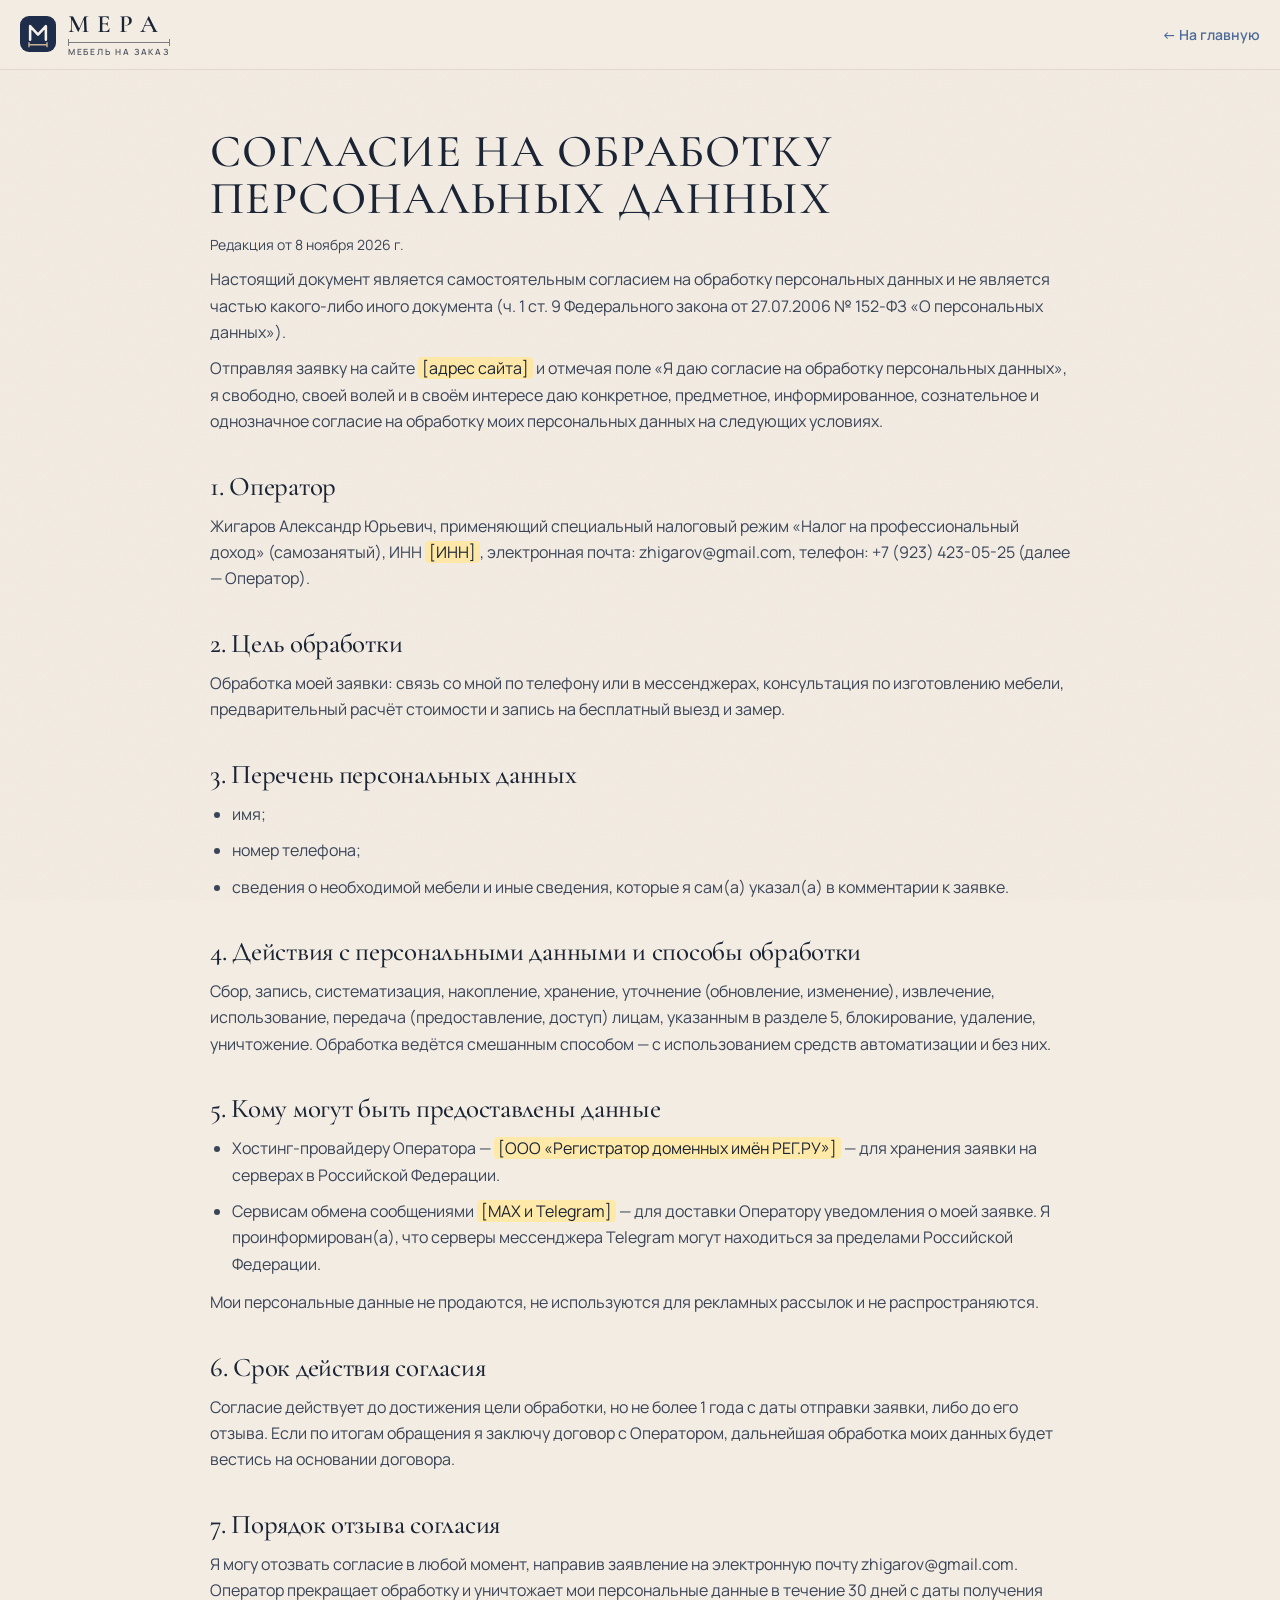
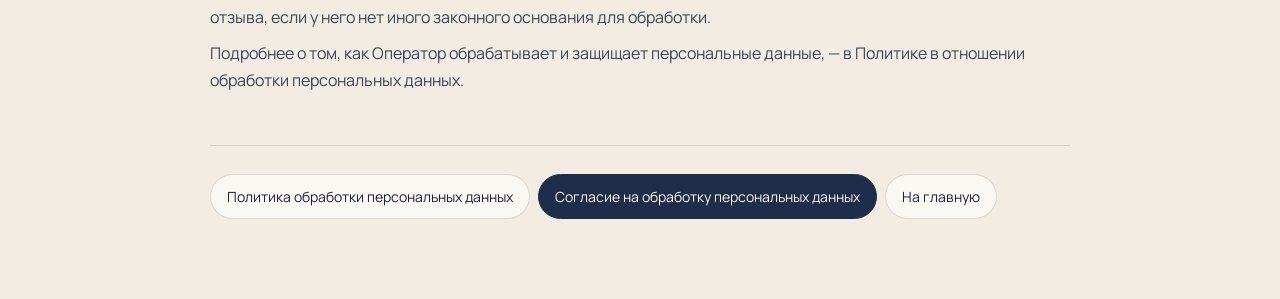
==== commit 74e23b31: "Убрана публичная оферта, заполнены данные в документах - оферта снята с сайта: с каждым клиентом под" ====
--- a/consent.html
+++ b/consent.html
@@ -31,14 +31,14 @@
 <main class="doc">
   <div class="container">
     <h1>Согласие на обработку персональных данных</h1>
-    <p class="doc__meta">Редакция от <span class="fill">[дата публикации]</span></p>
+    <p class="doc__meta">Редакция от 8 ноября 2026 г.</p>
 
     <p>Настоящий документ является самостоятельным согласием на обработку персональных данных и не является частью какого-либо иного документа (ч. 1 ст. 9 Федерального закона от 27.07.2006 № 152-ФЗ «О персональных данных»).</p>
 
     <p>Отправляя заявку на сайте <span class="fill">[адрес сайта]</span> и отмечая поле «Я даю согласие на обработку персональных данных», я свободно, своей волей и в своём интересе даю конкретное, предметное, информированное, сознательное и однозначное согласие на обработку моих персональных данных на следующих условиях.</p>
 
     <h2>1. Оператор</h2>
-    <p>Жигаров Александр <span class="fill">[Отчество]</span>, применяющий специальный налоговый режим «Налог на профессиональный доход» (самозанятый), ИНН <span class="fill">[ИНН]</span>, электронная почта: <span class="fill">[e-mail]</span>, телефон: +7 (923) 423-05-25 (далее — Оператор).</p>
+    <p>Жигаров Александр Юрьевич, применяющий специальный налоговый режим «Налог на профессиональный доход» (самозанятый), ИНН <span class="fill">[ИНН]</span>, электронная почта: <a href="mailto:zhigarov@gmail.com">zhigarov@gmail.com</a>, телефон: +7 (923) 423-05-25 (далее — Оператор).</p>
 
     <h2>2. Цель обработки</h2>
     <p>Обработка моей заявки: связь со мной по телефону или в мессенджерах, консультация по изготовлению мебели, предварительный расчёт стоимости и запись на бесплатный выезд и замер.</p>
@@ -64,14 +64,13 @@
     <p>Согласие действует до достижения цели обработки, но не более 1 года с даты отправки заявки, либо до его отзыва. Если по итогам обращения я заключу договор с Оператором, дальнейшая обработка моих данных будет вестись на основании договора.</p>
 
     <h2>7. Порядок отзыва согласия</h2>
-    <p>Я могу отозвать согласие в любой момент, направив заявление на электронную почту <span class="fill">[e-mail]</span>. Оператор прекращает обработку и уничтожает мои персональные данные в течение 30 дней с даты получения отзыва, если у него нет иного законного основания для обработки.</p>
+    <p>Я могу отозвать согласие в любой момент, направив заявление на электронную почту <a href="mailto:zhigarov@gmail.com">zhigarov@gmail.com</a>. Оператор прекращает обработку и уничтожает мои персональные данные в течение 30 дней с даты получения отзыва, если у него нет иного законного основания для обработки.</p>
 
     <p>Подробнее о том, как Оператор обрабатывает и защищает персональные данные, — в <a href="policy.html">Политике в отношении обработки персональных данных</a>.</p>
 
     <nav class="doc-nav" aria-label="Документы">
       <a href="policy.html">Политика обработки персональных данных</a>
       <a href="consent.html" aria-current="page">Согласие на обработку персональных данных</a>
-      <a href="offer.html">Публичная оферта</a>
       <a href="index.html">На главную</a>
     </nav>
   </div>
--- a/css/style.css
+++ b/css/style.css
@@ -495,8 +495,9 @@
 
 .footer__docs { display: flex; flex-wrap: wrap; gap: 6px 20px; }
 .footer__docs a { text-decoration: underline; text-underline-offset: 3px; text-decoration-color: rgba(255, 255, 255, .3); }
-
-/* ---------- Юридические страницы (политика, согласие, оферта) ---------- */
+.footer__note { flex-basis: 100%; margin: 0; }
+
+/* ---------- Юридические страницы (политика, согласие) ---------- */
 .doc-top { position: sticky; top: 0; z-index: 20; background: rgba(243, 236, 227, .88); -webkit-backdrop-filter: blur(14px); backdrop-filter: blur(14px); border-bottom: 1px solid rgba(90, 70, 54, .12); }
 .doc-top .container { display: flex; align-items: center; justify-content: space-between; gap: 16px; padding: 12px 0; }
 .doc-top .logo { color: var(--ink); }
